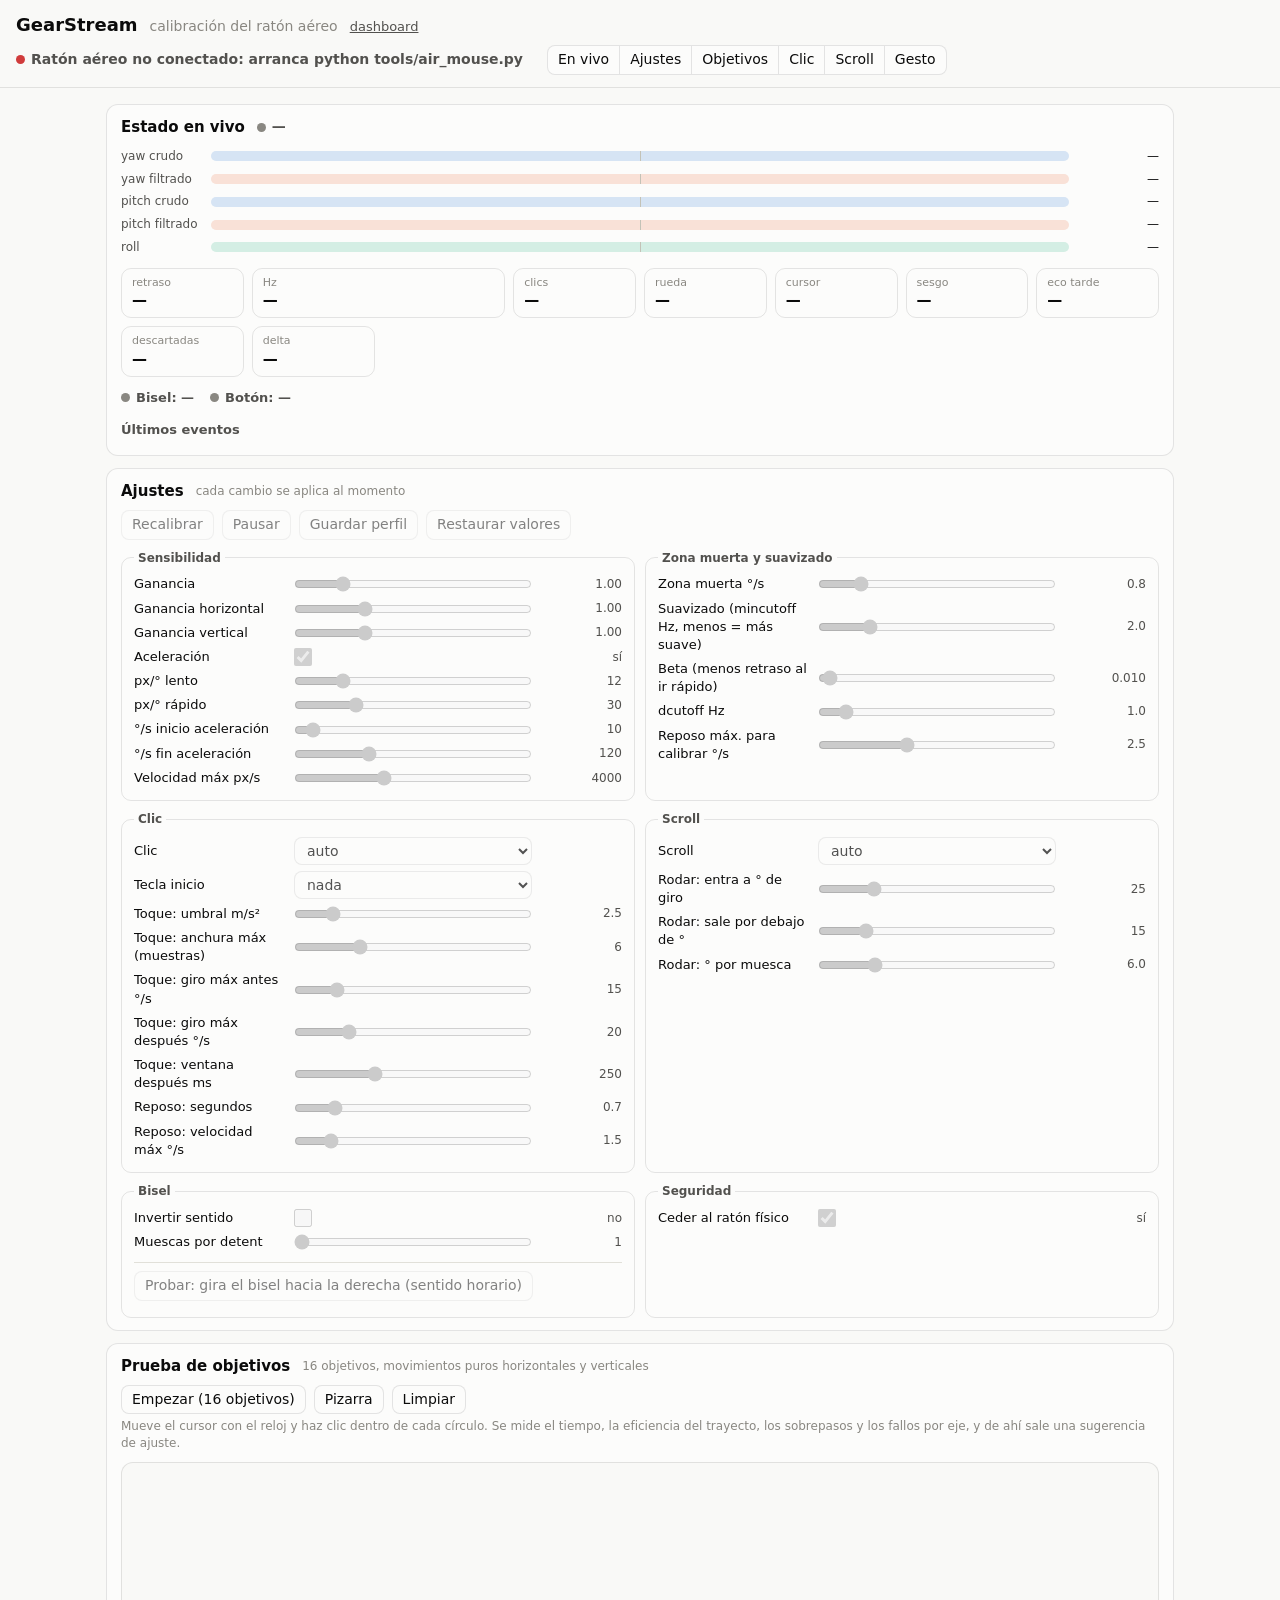
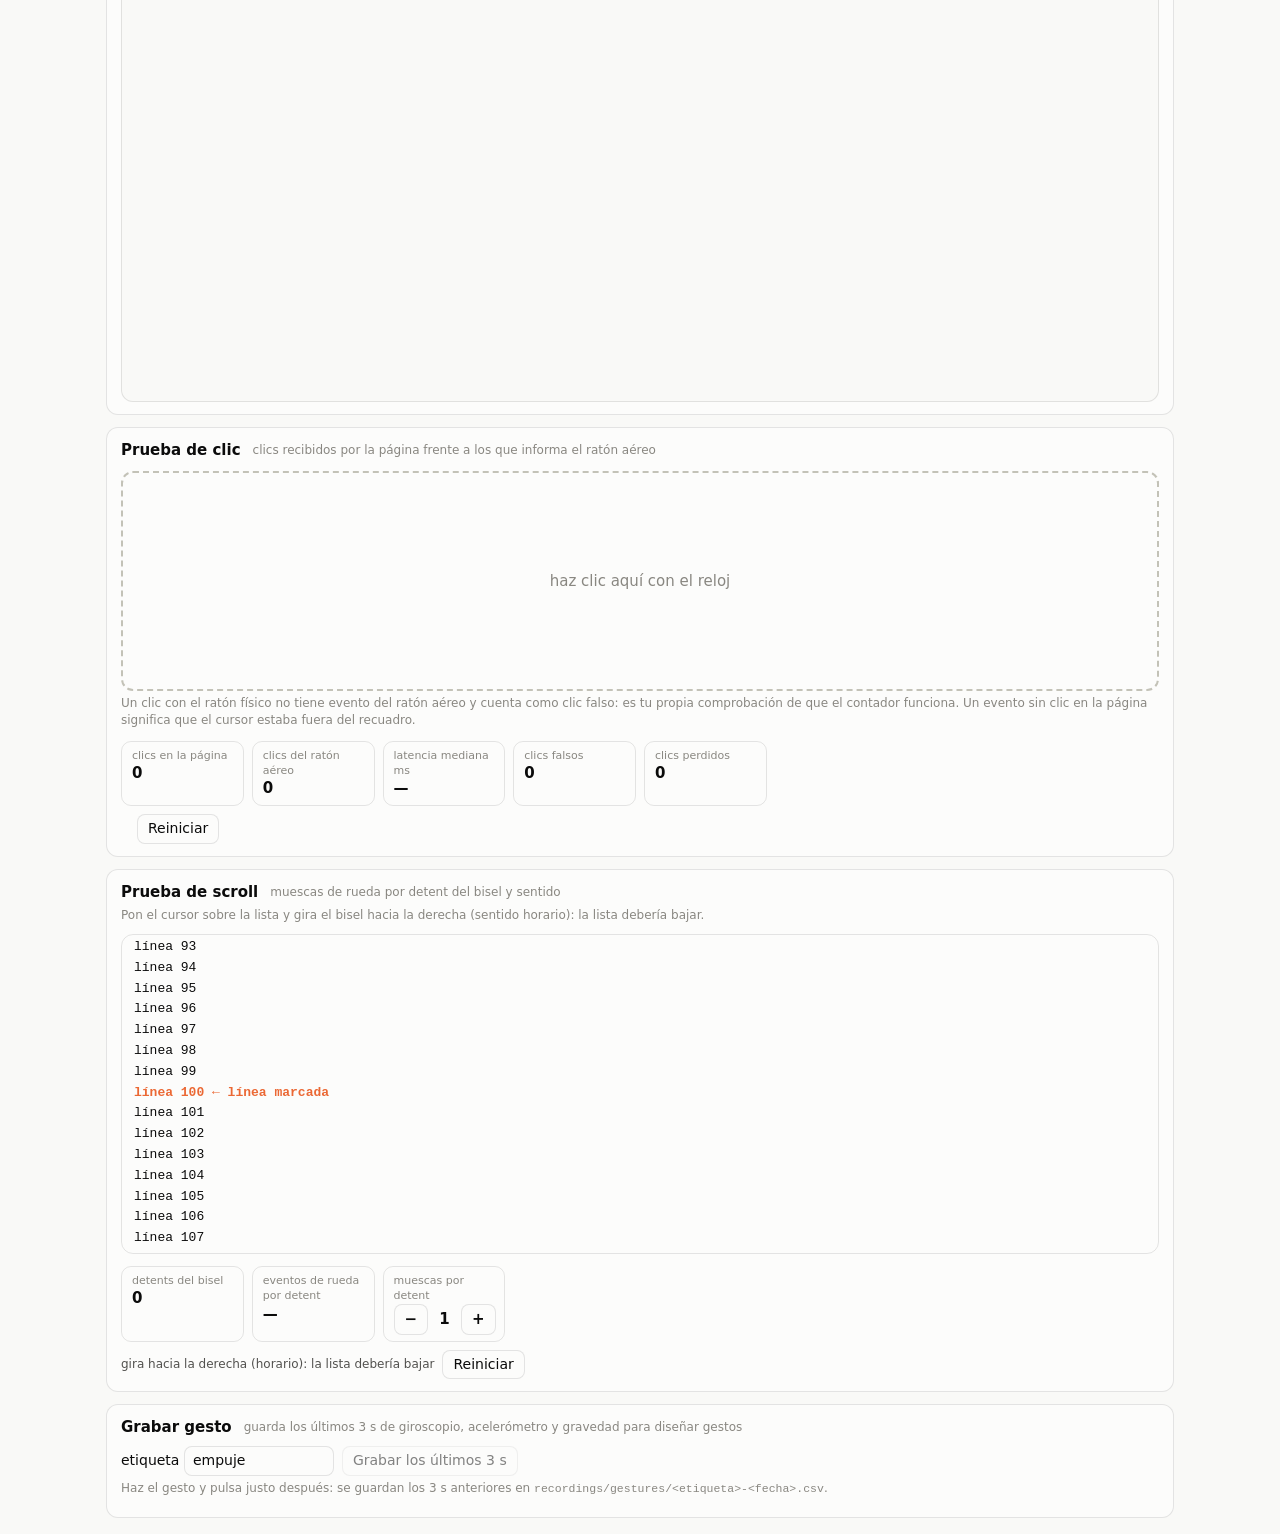
==== server/web/calibrate.html @ 4a9d66f9 "GearStream: sensores, bisel y botones del Galaxy Watch por sdb, dashboard, raton aereo y pagina de c" ====
<!DOCTYPE html>
<html lang="es">
<head>
  <meta charset="utf-8">
  <meta name="viewport" content="width=device-width, initial-scale=1">
  <title>GearStream · calibración</title>
  <link rel="stylesheet" href="style.css">
  <style>
    /* Page-specific styles. Colours come only from the tokens in style.css, so light/dark follow its media query. */
    main { max-width: 1100px; margin: 0 auto; display: grid; gap: 12px; }
    section.card { scroll-margin-top: calc(var(--top-h, 72px) + 8px); }
    section.card > header { flex-wrap: wrap; align-items: center; gap: 8px 12px; }
    section.card h3 { margin: 14px 0 4px; font-size: 13px; color: var(--text-secondary); }
    .hint { color: var(--muted); font-size: 12px; margin: 4px 0 0; }
    .hint code, .msg code { font-family: ui-monospace, Consolas, monospace; font-size: 11.5px; }
    .needsCursor { margin: 8px 0 0; padding: 6px 10px; border: 1px solid var(--border); border-radius: 8px; color: var(--text-secondary); font-size: 12px; }
    .row { display: flex; flex-wrap: wrap; align-items: center; gap: 8px; margin-top: 8px; }
    .row .muted { font-size: 12px; }
    .pill.warning::before { background: var(--warning); }
    .msg { font-size: 12px; min-height: 1.4em; color: var(--text-secondary); }
    .msg.critical { color: var(--critical); }
    .msg.good { color: var(--good); }
    .brand a { color: var(--text-secondary); font-size: 13px; }
    .seg a { white-space: nowrap; font: inherit; color: var(--text-primary); background: var(--surface-1); border: 1px solid var(--border); padding: 4px 10px; margin-left: -1px; text-decoration: none; }
    .seg a:first-child { border-radius: 8px 0 0 8px; margin-left: 0; }
    .seg a:last-child { border-radius: 0 8px 8px 0; }
    button:disabled { opacity: 0.5; cursor: default; }
    input[type="range"], input[type="checkbox"] { accent-color: var(--series-1); }
    select, input[type="text"] { font: inherit; color: var(--text-primary); background: var(--surface-1); border: 1px solid var(--border); border-radius: 8px; padding: 4px 8px; min-width: 0; }

    /* 1. Estado en vivo */
    .meters { display: grid; grid-template-columns: 9ch 1fr 9ch; gap: 6px 10px; align-items: center; margin-top: 10px; }
    .meters .lab { font-size: 12px; color: var(--text-secondary); }
    .meters .track { position: relative; height: 10px; border-radius: 5px; overflow: hidden;
                     background: color-mix(in srgb, var(--c) 18%, var(--surface-1)); }
    .meters .track::after { content: ''; position: absolute; left: 50%; top: 0; bottom: 0; width: 1px; background: var(--axis); }
    .meters .fill { position: absolute; top: 0; bottom: 0; left: 50%; width: 0; background: var(--c); }
    .meters .val { font-size: 12px; text-align: right; }
    .tiles { display: grid; grid-template-columns: repeat(auto-fill, minmax(118px, 1fr)); gap: 8px; margin-top: 12px; }
    .tile { border: 1px solid var(--border); border-radius: 10px; padding: 6px 10px; min-width: 0; }
    .tile .lab { display: block; font-size: 11px; color: var(--muted); }
    .tile .val { display: block; font-size: 15px; font-weight: 600; overflow: hidden; text-overflow: ellipsis; white-space: nowrap; }
    .tile.wide { grid-column: span 2; }
    .pills { display: flex; flex-wrap: wrap; gap: 6px 16px; margin-top: 12px; font-size: 13px; }
    .log { list-style: none; margin: 4px 0 0; padding: 0; max-height: 220px; overflow: auto; font-family: ui-monospace, Consolas, monospace; font-size: 12px; }
    .log li { padding: 1px 0; border-bottom: 1px solid var(--grid); overflow-wrap: anywhere; }
    .log li .t { color: var(--muted); margin-right: 6px; }
    .log li .k { color: var(--text-secondary); margin-right: 6px; }

    /* 2. Ajustes */
    .groups { display: grid; grid-template-columns: repeat(auto-fit, minmax(min(440px, 100%), 1fr)); gap: 10px; margin-top: 10px; }
    fieldset.grp { border: 1px solid var(--border); border-radius: 10px; padding: 6px 12px 10px; margin: 0; min-width: 0; }
    fieldset.grp legend { font-size: 12px; font-weight: 600; color: var(--text-secondary); padding: 0 4px; }
    .ctl { display: grid; grid-template-columns: minmax(150px, 1fr) minmax(0, 1.6fr) 9ch; gap: 4px 10px; align-items: center; padding: 3px 0; }
    .ctl > span { font-size: 13px; overflow-wrap: anywhere; }
    .ctl output { font-size: 12px; text-align: right; color: var(--text-secondary); }
    .ctl.pending > span::after { content: ' …'; color: var(--muted); }
    .ctl input[type="range"] { width: 100%; margin: 0; }
    .ctl input[type="checkbox"] { justify-self: start; width: 18px; height: 18px; margin: 0; }
    @media (max-width: 600px) {
      .ctl { grid-template-columns: minmax(0, 1fr) 9ch; }
      .ctl > span { grid-column: 1 / -1; }
    }
    #bezelTestBox { margin-top: 8px; padding-top: 8px; border-top: 1px solid var(--grid); }
    #bezelResult { font-size: 12px; margin-top: 6px; white-space: pre-line; }

    /* 3. Prueba de objetivos */
    #arena { position: relative; height: clamp(360px, 60vh, 720px); border: 1px solid var(--border); border-radius: 12px;
             overflow: hidden; touch-action: none; margin-top: 10px; background: var(--page); user-select: none; }
    #board { position: absolute; inset: 0; width: 100%; height: 100%; display: block; }
    .target { position: absolute; padding: 0; border: 2px solid var(--surface-1); border-radius: 50%; background: var(--series-1);
              color: #fff; font-size: 11px; font-weight: 600; display: flex; align-items: center; justify-content: center;
              box-shadow: 0 1px 4px rgba(0, 0, 0, 0.25); line-height: 1.1; text-align: center; }
    .target.start { background: var(--text-primary); color: var(--surface-1); width: 56px; height: 56px; font-size: 10px; }
    #arena.boarding .target { display: none; }
    .tscroll { overflow-x: auto; margin-top: 10px; }
    .tbl { width: 100%; border-collapse: collapse; font-size: 12px; white-space: nowrap; }
    .tbl th, .tbl td { padding: 3px 6px; text-align: right; border-bottom: 1px solid var(--grid); }
    .tbl th { color: var(--muted); font-weight: 500; }
    .tbl th:nth-child(-n+2), .tbl td:nth-child(-n+2) { text-align: left; }
    .tbl tr.agg td { font-weight: 600; border-top: 1px solid var(--axis); }
    .chart { position: relative; margin-top: 12px; }
    .bars { display: grid; grid-template-columns: 3ch 1fr; gap: 2px 8px; align-items: center; }
    .bars .blab { font-size: 11px; color: var(--muted); text-align: right; }
    .bars .btrack { position: relative; height: 12px; display: flex; align-items: center; }
    .bars .bar { height: 10px; border-radius: 0 4px 4px 0; min-width: 2px; cursor: default; }
    .bars .bar:hover { box-shadow: 0 0 0 2px var(--surface-1), 0 0 0 3px var(--axis); }
    .bars .baxis { grid-column: 2; border-top: 1px solid var(--axis); display: flex; justify-content: space-between; font-size: 11px; color: var(--muted); padding-top: 2px; }
    .bars .btitle { grid-column: 1 / -1; font-size: 11px; color: var(--muted); }
    #suggestion { list-style: none; margin: 8px 0 0; padding: 0; display: grid; gap: 6px; }
    #suggestion li { display: flex; flex-wrap: wrap; align-items: center; gap: 6px 10px; font-size: 13px; }
    #suggestion li:first-child { font-weight: 600; }
    #suggestion li .val { font-family: ui-monospace, Consolas, monospace; font-size: 12px; color: var(--text-secondary); }

    /* 4. Prueba de clic */
    #clickPad { min-height: 220px; margin-top: 10px; border: 2px dashed var(--axis); border-radius: 12px; display: flex;
                align-items: center; justify-content: center; color: var(--muted); font-size: 15px; user-select: none; cursor: crosshair; }
    #clickPad:active { border-color: var(--series-1); }

    /* 5. Prueba de scroll */
    #scrollPanel { height: 320px; overflow: auto; margin-top: 10px; border: 1px solid var(--border); border-radius: 12px; padding: 6px 12px;
                   font-family: ui-monospace, Consolas, monospace; font-size: 13px; line-height: 1.6; }
    #scrollPanel .mark { color: var(--series-2); font-weight: 600; }
    #notchesCtl { display: inline-flex; align-items: center; gap: 6px; }
    #notchesCtl b { min-width: 2ch; text-align: center; }

    /* 6. Grabar gesto */
    #gestureList { list-style: none; margin: 8px 0 0; padding: 0; font-size: 12px; font-variant-numeric: tabular-nums; }
    #gestureList li { padding: 2px 0; border-bottom: 1px solid var(--grid); overflow-wrap: anywhere; }
  </style>
</head>
<body>
  <header class="top">
    <div class="brand">
      <h1>GearStream</h1>
      <span class="muted">calibración del ratón aéreo</span>
      <a href="/">dashboard</a>
    </div>
    <div class="controls">
      <span id="amConn" class="pill"></span>
      <span id="amEstado" class="muted"></span>
      <nav class="seg" aria-label="Secciones">
        <a href="#vivo">En vivo</a><a href="#ajustes">Ajustes</a><a href="#objetivos">Objetivos</a><a href="#clic">Clic</a><a href="#scroll">Scroll</a><a href="#gesto">Gesto</a>
      </nav>
    </div>
  </header>

  <main>
    <!-- 1 -->
    <section id="vivo" class="card">
      <header>
        <h2>Estado en vivo</h2>
        <span id="estadoPill" class="pill"></span>
        <span id="stateHz" class="hz"></span>
      </header>
      <div id="meters" class="meters"></div>
      <div id="tiles" class="tiles"></div>
      <div class="pills">
        <span id="inBezel" class="pill"></span>
        <span id="inButton" class="pill"></span>
        <span id="modos" class="muted"></span>
      </div>
      <h3>Últimos eventos</h3>
      <ol id="log" class="log"></ol>
    </section>

    <!-- 2 -->
    <section id="ajustes" class="card">
      <header>
        <h2>Ajustes</h2>
        <span class="sub">cada cambio se aplica al momento</span>
        <span id="profile" class="hz"></span>
      </header>
      <div class="row">
        <button id="btnRecal">Recalibrar</button>
        <button id="btnPause">Pausar</button>
        <button id="btnSave">Guardar perfil</button>
        <button id="btnReset">Restaurar valores</button>
        <span id="ajustesMsg" class="msg"></span>
      </div>
      <div id="ajustesGroups" class="groups"></div>
      <div id="bezelTestBox">
        <button id="bezelTest">Probar: gira el bisel hacia la derecha (sentido horario)</button>
        <button id="bezelFlip" hidden>Invertir bisel</button>
        <div id="bezelResult" class="muted"></div>
      </div>
    </section>

    <!-- 3 -->
    <section id="objetivos" class="card">
      <header>
        <h2>Prueba de objetivos</h2>
        <span class="sub">16 objetivos, movimientos puros horizontales y verticales</span>
      </header>
      <p class="needsCursor" hidden>esta prueba necesita el cursor de Windows: ábrela en la laptop</p>
      <div class="row">
        <button id="targetStart">Empezar (16 objetivos)</button>
        <button id="boardToggle" aria-pressed="false">Pizarra</button>
        <button id="boardClear">Limpiar</button>
        <span id="targetProgress" class="muted"></span>
        <span id="boardStats" class="muted num"></span>
      </div>
      <p class="hint">Mueve el cursor con el reloj y haz clic dentro de cada círculo. Se mide el tiempo, la eficiencia del trayecto, los sobrepasos y los fallos por eje, y de ahí sale una sugerencia de ajuste.</p>
      <div id="arena">
        <canvas id="board"></canvas>
      </div>
      <div id="targetResults" hidden>
        <div class="tscroll"><table id="targetTable" class="tbl"></table></div>
        <div id="targetChart" class="chart"></div>
        <h3>Sugerencia</h3>
        <ul id="suggestion"></ul>
      </div>
    </section>

    <!-- 4 -->
    <section id="clic" class="card">
      <header>
        <h2>Prueba de clic</h2>
        <span class="sub">clics recibidos por la página frente a los que informa el ratón aéreo</span>
      </header>
      <p class="needsCursor" hidden>esta prueba necesita el cursor de Windows: ábrela en la laptop</p>
      <div id="clickPad">haz clic aquí con el reloj</div>
      <p class="hint">Un clic con el ratón físico no tiene evento del ratón aéreo y cuenta como clic falso: es tu propia comprobación de que el contador funciona. Un evento sin clic en la página significa que el cursor estaba fuera del recuadro.</p>
      <div class="tiles">
        <div class="tile"><span class="lab">clics en la página</span><span id="pageClicks" class="val num">0</span></div>
        <div class="tile"><span class="lab">clics del ratón aéreo</span><span id="amClicks" class="val num">0</span></div>
        <div class="tile"><span class="lab">latencia mediana ms</span><span id="clickLatency" class="val num">—</span></div>
        <div class="tile"><span class="lab">clics falsos</span><span id="falseClicks" class="val num">0</span></div>
        <div class="tile"><span class="lab">clics perdidos</span><span id="lostClicks" class="val num">0</span></div>
      </div>
      <div class="row">
        <span id="tapStats" class="muted num"></span>
        <span id="heldStats" class="muted num"></span>
        <button id="clickReset">Reiniciar</button>
      </div>
    </section>

    <!-- 5 -->
    <section id="scroll" class="card">
      <header>
        <h2>Prueba de scroll</h2>
        <span class="sub">muescas de rueda por detent del bisel y sentido</span>
      </header>
      <p class="needsCursor" hidden>esta prueba necesita el cursor de Windows: ábrela en la laptop</p>
      <p class="hint">Pon el cursor sobre la lista y gira el bisel hacia la derecha (sentido horario): la lista debería bajar.</p>
      <div id="scrollPanel"></div>
      <div class="tiles">
        <div class="tile"><span class="lab">detents del bisel</span><span id="detents" class="val num">0</span></div>
        <div class="tile"><span class="lab">eventos de rueda por detent</span><span id="notchesPerDetent" class="val num">—</span></div>
        <div class="tile"><span class="lab">muescas por detent</span><span id="notchesCtl" class="val"><button id="notchesMinus" title="menos">−</button><b class="num">1</b><button id="notchesPlus" title="más">+</button></span></div>
      </div>
      <div class="row">
        <span id="scrollDir" class="msg"></span>
        <button id="scrollFlip" hidden>Invertir bisel</button>
        <button id="scrollReset">Reiniciar</button>
      </div>
    </section>

    <!-- 6 -->
    <section id="gesto" class="card">
      <header>
        <h2>Grabar gesto</h2>
        <span class="sub">guarda los últimos 3 s de giroscopio, acelerómetro y gravedad para diseñar gestos</span>
      </header>
      <div class="row">
        <label>etiqueta <input id="gestureLabel" type="text" value="empuje" pattern="[A-Za-z0-9_\-]{1,32}" maxlength="32" size="14"></label>
        <button id="gestureRecord">Grabar los últimos 3 s</button>
        <span id="gestoMsg" class="msg"></span>
      </div>
      <p class="hint">Haz el gesto y pulsa justo después: se guardan los 3 s anteriores en <code>recordings/gestures/&lt;etiqueta&gt;-&lt;fecha&gt;.csv</code>.</p>
      <ul id="gestureList"></ul>
    </section>
  </main>

  <script src="calibrate.js"></script>
</body>
</html>
---- server/web/style.css ----
:root {
  color-scheme: light;
  --page: #f9f9f7;
  --surface-1: #fcfcfb;
  --text-primary: #0b0b0b;
  --text-secondary: #52514e;
  --muted: #898781;
  --grid: #e1e0d9;
  --axis: #c3c2b7;
  --border: rgba(11, 11, 11, 0.10);
  --series-1: #2a78d6;
  --series-2: #eb6834;
  --series-3: #1baf7a;
  --series-4: #eda100;
  --series-5: #e87ba4;
  --series-6: #008300;
  --series-7: #6250d6;
  --series-8: #e34948;
  --good: #0ca30c;
  --warning: #fab219;
  --critical: #d03b3b;
}
@media (prefers-color-scheme: dark) {
  :root {
    color-scheme: dark;
    --page: #0d0d0d;
    --surface-1: #1a1a19;
    --text-primary: #f0efec;
    --text-secondary: #c3c2b7;
    --grid: #2c2c2a;
    --axis: #383835;
    --border: rgba(255, 255, 255, 0.10);
    --series-1: #3987e5;
    --series-2: #d95926;
    --series-3: #199e70;
    --series-4: #c98500;
    --series-5: #d55181;
    --series-6: #008300;
    --series-7: #9085e9;
    --series-8: #e66767;
  }
}

* { box-sizing: border-box; }
body {
  margin: 0;
  background: var(--page);
  color: var(--text-primary);
  font: 14px/1.4 system-ui, -apple-system, "Segoe UI", sans-serif;
}
.muted { color: var(--muted); }
.num { font-variant-numeric: tabular-nums; }

.top {
  position: sticky;
  top: 0;
  z-index: 2;
  display: flex;
  flex-wrap: wrap;
  gap: 8px 16px;
  align-items: center;
  justify-content: space-between;
  padding: 12px 16px;
  background: var(--page);
  border-bottom: 1px solid var(--border);
}
.brand { display: flex; align-items: baseline; gap: 12px; min-width: 0; }
.brand h1 { margin: 0; font-size: 18px; }
.controls { display: flex; flex-wrap: wrap; align-items: center; gap: 12px; }

.pill { display: inline-flex; align-items: center; gap: 6px; font-weight: 600; color: var(--text-secondary); }
.pill::before { content: ''; width: 9px; height: 9px; border-radius: 50%; background: var(--muted); }
.pill.good::before { background: var(--good); }
.pill.critical::before { background: var(--critical); }

button {
  font: inherit;
  color: var(--text-primary);
  background: var(--surface-1);
  border: 1px solid var(--border);
  border-radius: 8px;
  padding: 4px 10px;
  cursor: pointer;
}
button[aria-pressed="true"] { background: var(--text-primary); color: var(--surface-1); }
.seg { display: inline-flex; }
.seg button { border-radius: 0; margin-left: -1px; }
.seg button:first-child { border-radius: 8px 0 0 8px; margin-left: 0; }
.seg button:last-child { border-radius: 0 8px 8px 0; }

main { padding: 16px; }

.empty { max-width: 560px; margin: 48px auto; text-align: center; }
.empty ul { list-style: none; padding: 0; font-family: ui-monospace, Consolas, monospace; font-size: 15px; }

.grid {
  display: grid;
  grid-template-columns: repeat(auto-fill, minmax(min(360px, 100%), 1fr));
  gap: 12px;
}
.card {
  background: var(--surface-1);
  border: 1px solid var(--border);
  border-radius: 12px;
  padding: 12px 14px;
  min-width: 0;
}
.card header { display: flex; align-items: baseline; gap: 8px; }
.card h2 { margin: 0; font-size: 15px; }
.card .sub { color: var(--muted); font-size: 12px; overflow: hidden; text-overflow: ellipsis; white-space: nowrap; }
.card .hz { margin-left: auto; color: var(--text-secondary); font-size: 12px; font-variant-numeric: tabular-nums; white-space: nowrap; }

.hero { font-size: 40px; font-weight: 600; line-height: 1.1; margin-top: 6px; }
.hero small { font-size: 14px; font-weight: 400; color: var(--text-secondary); margin-left: 4px; }

.legend { list-style: none; margin: 8px 0 0; padding: 0; display: flex; flex-wrap: wrap; gap: 4px 14px; }
.legend li { display: inline-flex; align-items: center; gap: 6px; color: var(--text-secondary); font-size: 12px; }
.legend i { width: 10px; height: 10px; border-radius: 2px; }
.legend b { color: var(--text-primary); font-weight: 600; font-variant-numeric: tabular-nums; min-width: 6ch; }

.plot { position: relative; height: 140px; margin-top: 6px; }
.plot canvas { width: 100%; height: 100%; display: block; cursor: crosshair; }
.tip {
  position: absolute;
  top: 4px;
  pointer-events: none;
  background: var(--surface-1);
  border: 1px solid var(--border);
  border-radius: 8px;
  padding: 6px 8px;
  font-size: 12px;
  box-shadow: 0 2px 8px rgba(0, 0, 0, 0.12);
  white-space: nowrap;
  font-variant-numeric: tabular-nums;
}
.tip div { display: flex; align-items: center; gap: 6px; }
.tip i { width: 8px; height: 8px; border-radius: 2px; }

.fields { display: grid; grid-template-columns: auto 1fr; gap: 2px 12px; margin: 8px 0 0; font-size: 12px; }
.fields dt { color: var(--muted); }
.fields dd { margin: 0; font-variant-numeric: tabular-nums; overflow-wrap: anywhere; }

.state { font-size: 12px; color: var(--muted); margin-top: 6px; }

.unavailable { margin-top: 24px; }
.unavailable h2 { font-size: 14px; color: var(--text-secondary); }
.unavailable ul { list-style: none; padding: 0; margin: 0; display: grid; gap: 4px; font-size: 13px; }
.unavailable li span { color: var(--muted); margin-left: 8px; }
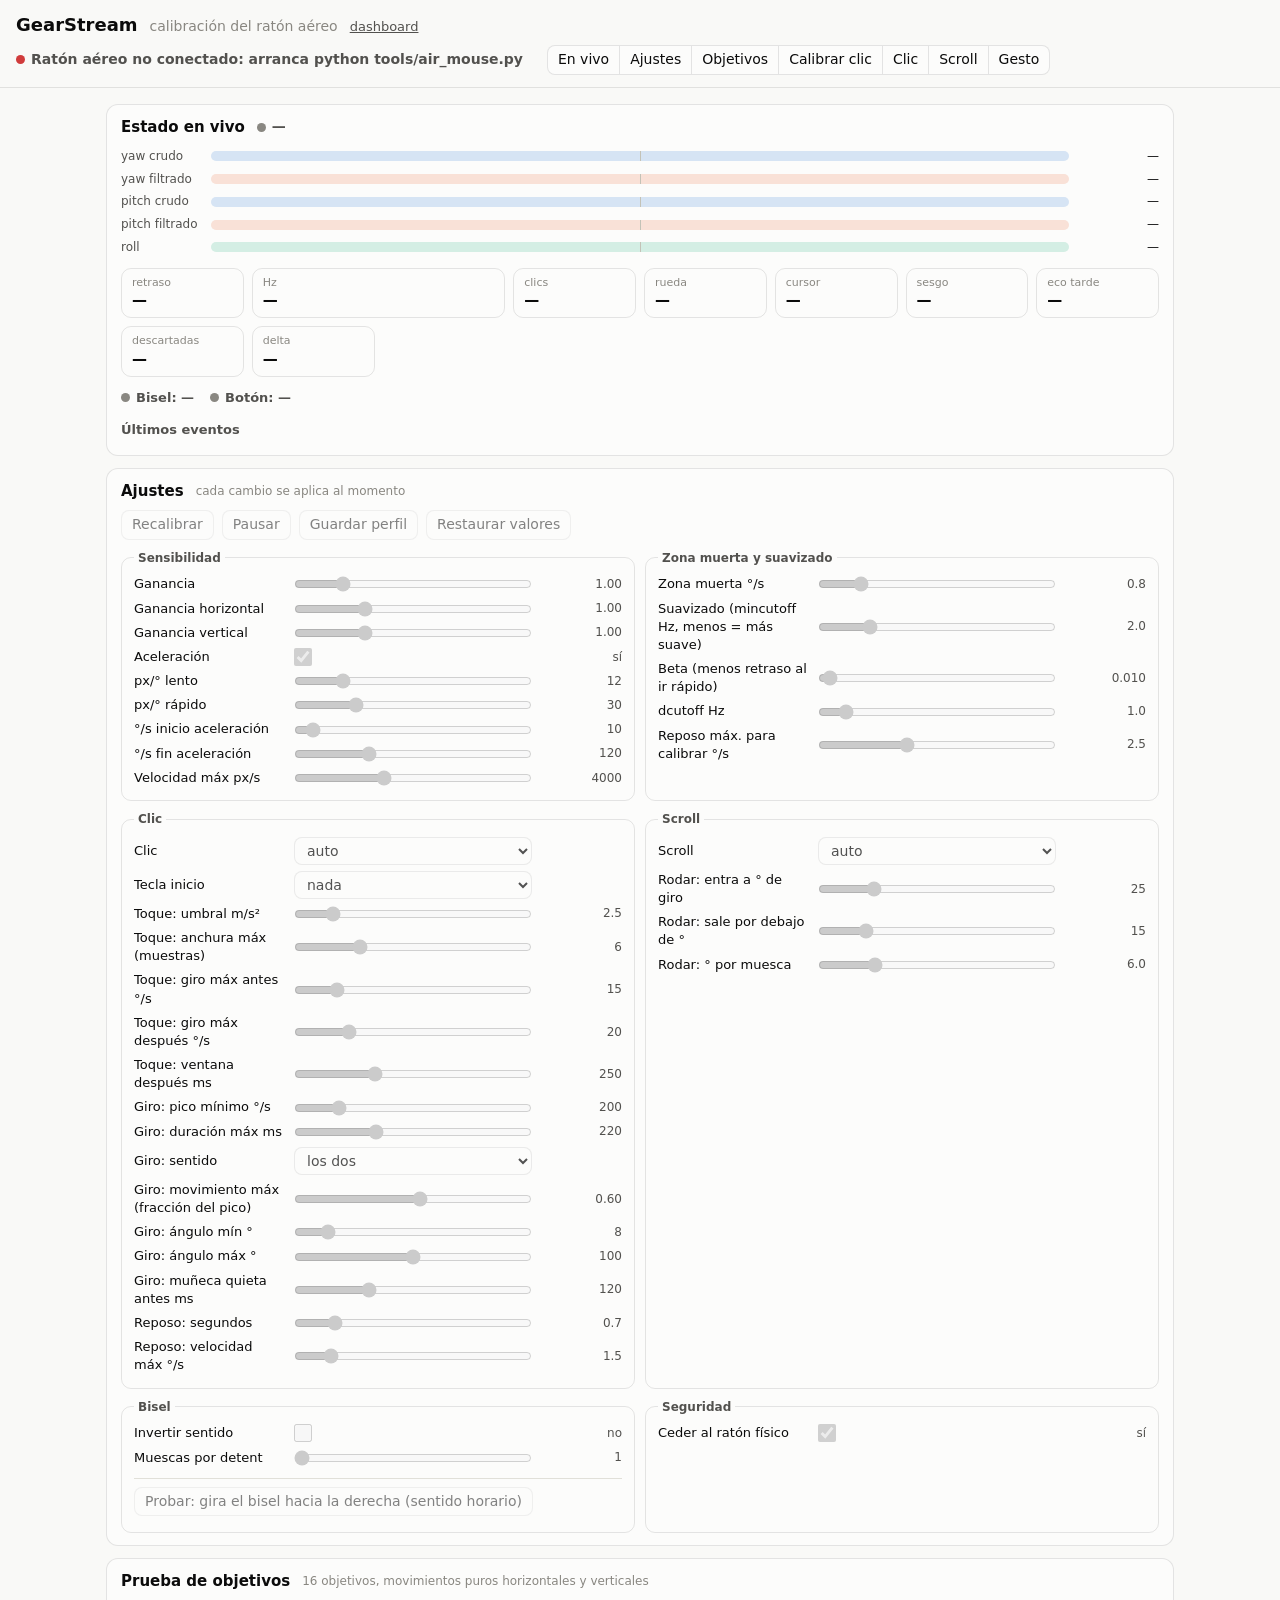
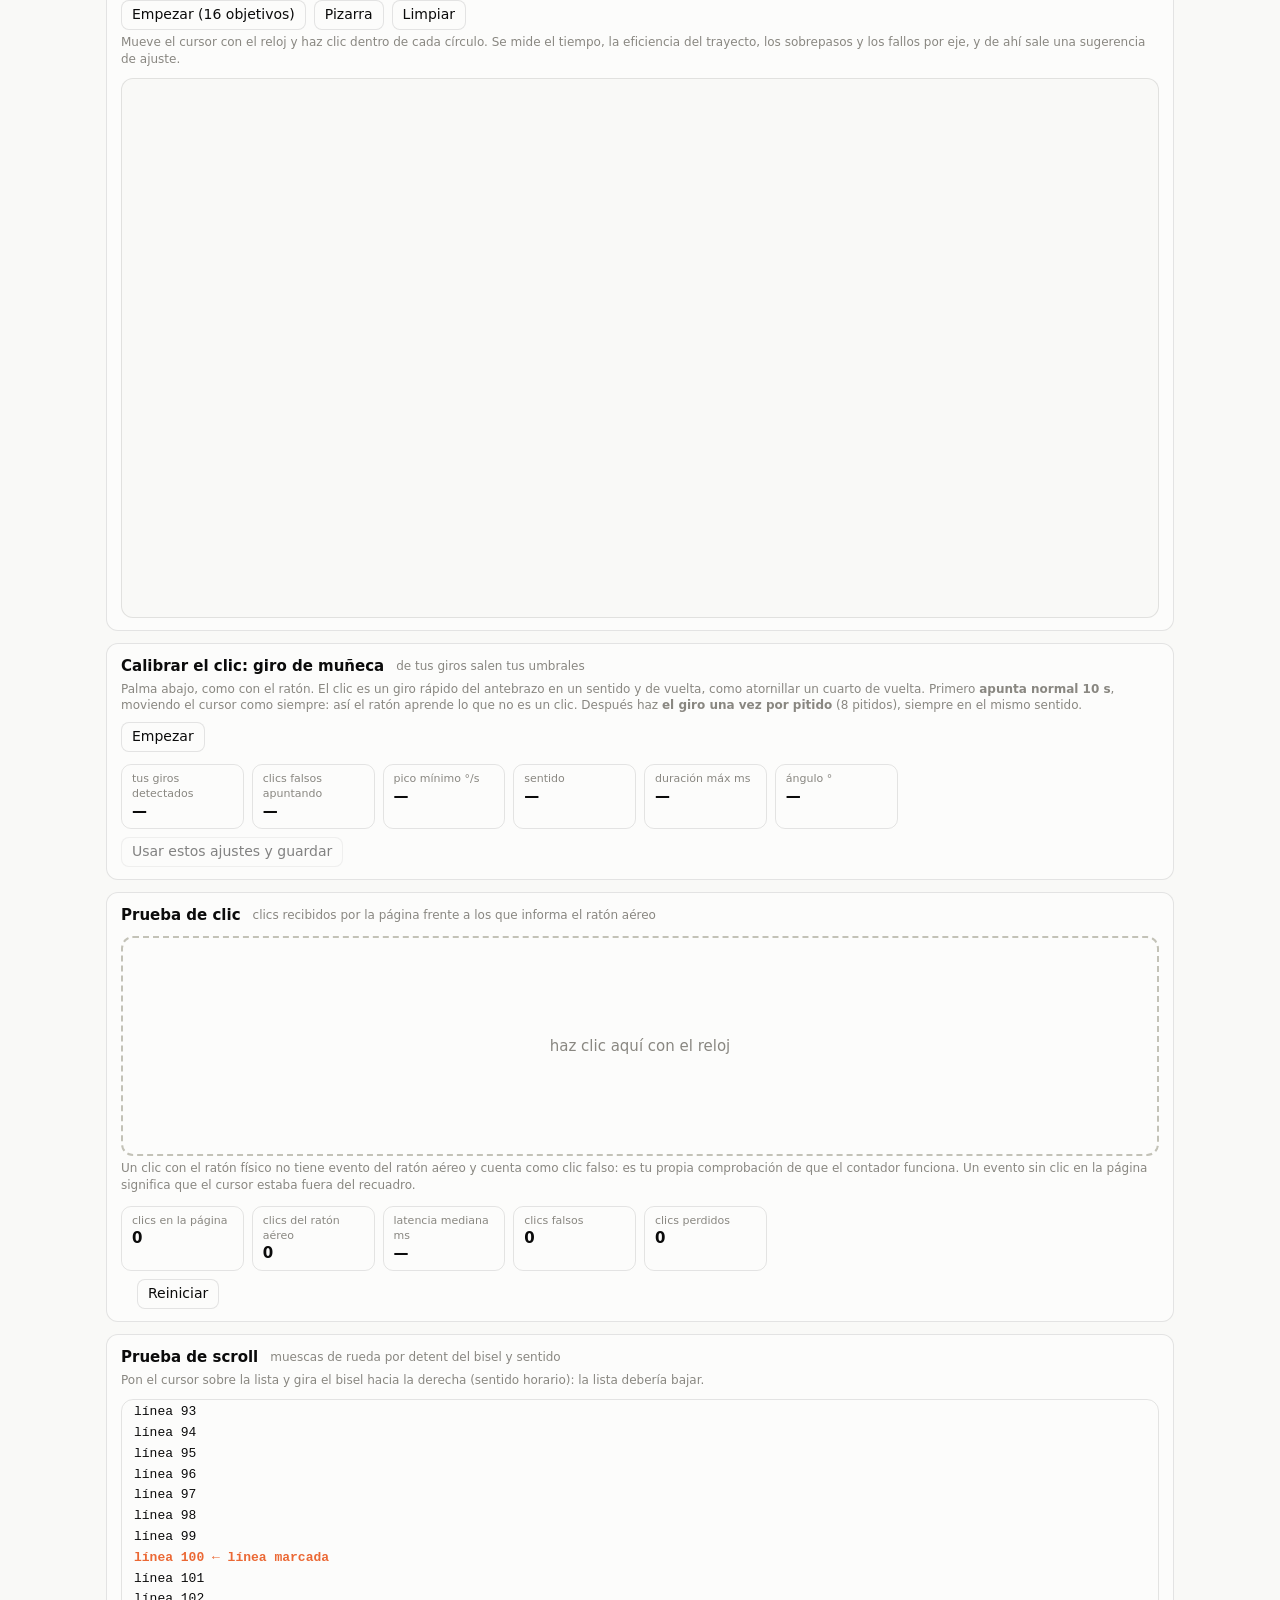
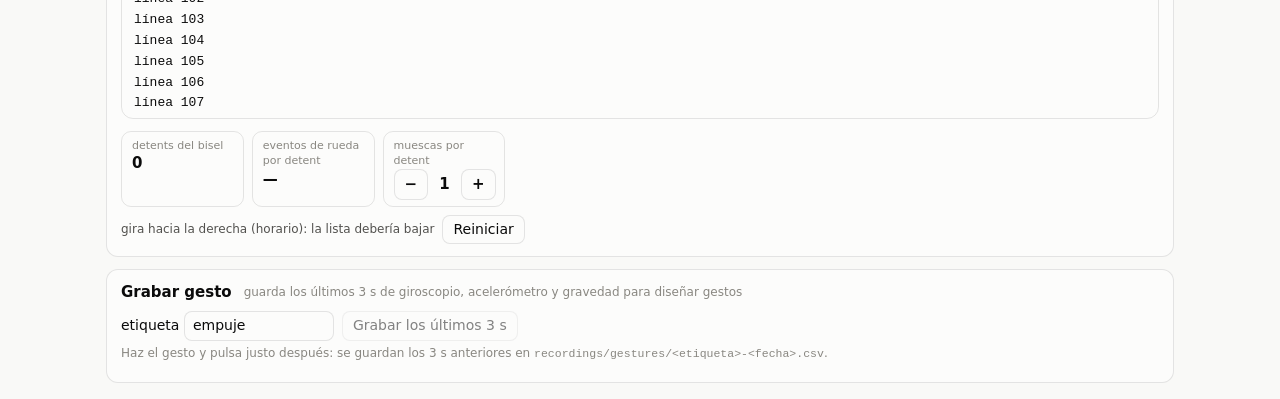
==== commit dd260f90: "App GearStream.exe con asistente, ajustes y bandeja; CI con pruebas y .exe; clic por giro de muneca;" ====
--- a/server/web/calibrate.html
+++ b/server/web/calibrate.html
@@ -120,7 +120,7 @@
       <span id="amConn" class="pill"></span>
       <span id="amEstado" class="muted"></span>
       <nav class="seg" aria-label="Secciones">
-        <a href="#vivo">En vivo</a><a href="#ajustes">Ajustes</a><a href="#objetivos">Objetivos</a><a href="#clic">Clic</a><a href="#scroll">Scroll</a><a href="#gesto">Gesto</a>
+        <a href="#vivo">En vivo</a><a href="#ajustes">Ajustes</a><a href="#objetivos">Objetivos</a><a href="#clicCal">Calibrar clic</a><a href="#clic">Clic</a><a href="#scroll">Scroll</a><a href="#gesto">Gesto</a>
       </nav>
     </div>
   </header>
@@ -193,6 +193,34 @@
     </section>
 
     <!-- 4 -->
+    <section id="clicCal" class="card">
+      <header>
+        <h2>Calibrar el clic: giro de muñeca</h2>
+        <span class="sub">de tus giros salen tus umbrales</span>
+      </header>
+      <p class="hint">Palma abajo, como con el ratón. El clic es un giro rápido del antebrazo en un sentido y de vuelta, como
+        atornillar un cuarto de vuelta. Primero <b>apunta normal 10 s</b>, moviendo el cursor como siempre: así el ratón
+        aprende lo que no es un clic. Después haz <b>el giro una vez por pitido</b> (8 pitidos), siempre en el mismo sentido.</p>
+      <div class="row">
+        <button id="ccStart">Empezar</button>
+        <span id="ccPhase" class="msg"></span>
+      </div>
+      <div id="ccChart" class="chart"></div>
+      <div class="tiles">
+        <div class="tile"><span class="lab">tus giros detectados</span><span id="ccDetected" class="val num">—</span></div>
+        <div class="tile"><span class="lab">clics falsos apuntando</span><span id="ccFalse" class="val num">—</span></div>
+        <div class="tile"><span class="lab">pico mínimo °/s</span><span id="ccThr" class="val num">—</span></div>
+        <div class="tile"><span class="lab">sentido</span><span id="ccDir" class="val">—</span></div>
+        <div class="tile"><span class="lab">duración máx ms</span><span id="ccMs" class="val num">—</span></div>
+        <div class="tile"><span class="lab">ángulo °</span><span id="ccDeg" class="val num">—</span></div>
+      </div>
+      <ul id="ccWarn" class="hint"></ul>
+      <div class="row">
+        <button id="ccApply" disabled>Usar estos ajustes y guardar</button>
+        <span id="ccMsg" class="msg"></span>
+      </div>
+    </section>
+
     <section id="clic" class="card">
       <header>
         <h2>Prueba de clic</h2>
@@ -252,6 +280,7 @@
     </section>
   </main>
 
+  <script src="clickcal.js"></script>
   <script src="calibrate.js"></script>
 </body>
 </html>
